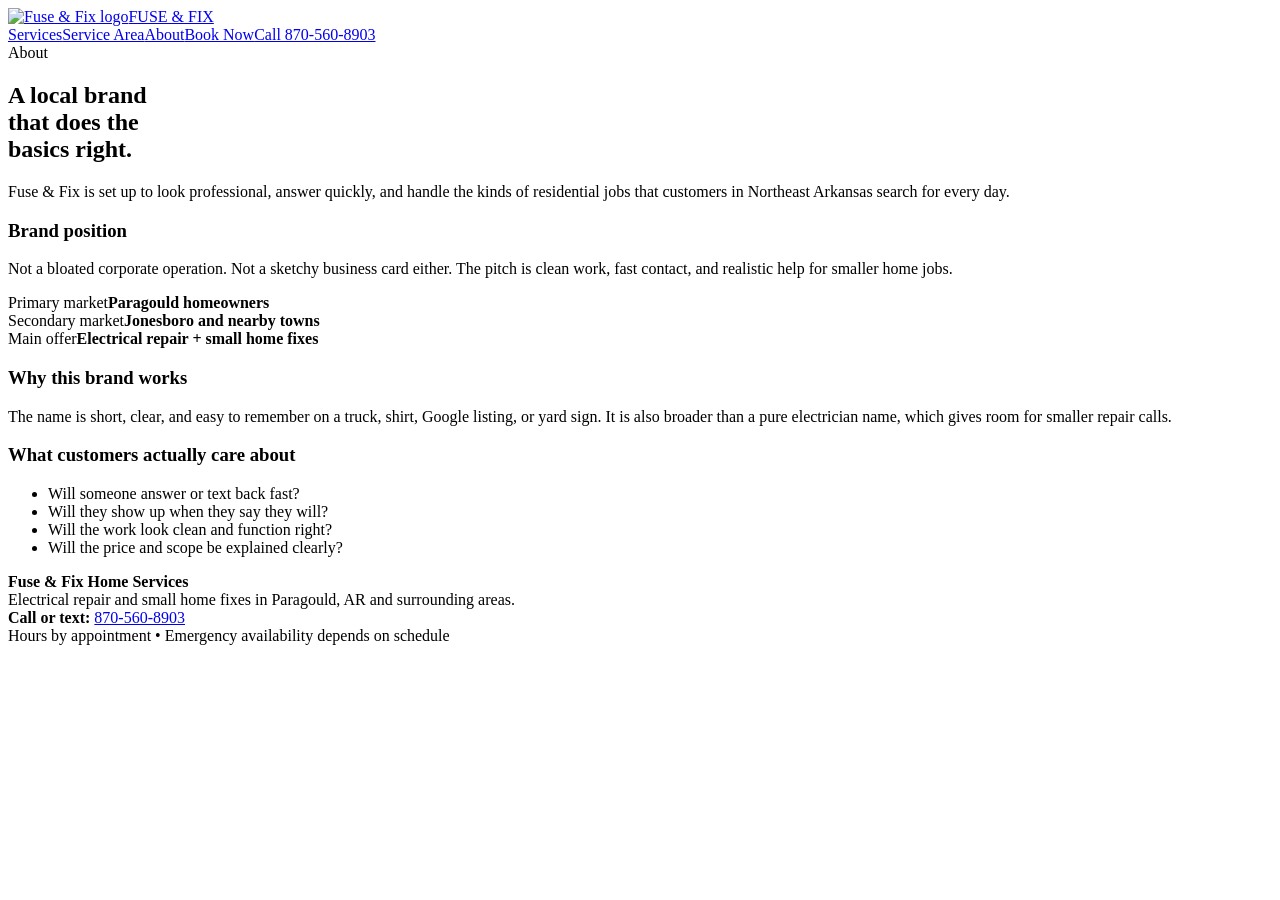
==== about.html @ 6c2201ac "Add unzipped website files" ====
<!doctype html><html lang="en"><head><meta charset="utf-8"><meta name="viewport" content="width=device-width, initial-scale=1"><title>About | Fuse & Fix Home Services</title><meta name="description" content="Local home service business based in Paragould, Arkansas serving nearby communities."><link rel="stylesheet" href="assets/styles.css"></head><body><header class="topbar"><div class="container nav"><a class="brand" href="index.html"><img src="assets/logo.svg" alt="Fuse & Fix logo"><span>FUSE &amp; FIX</span></a><nav class="navlinks"><a href="services.html">Services</a><a href="service-area.html">Service Area</a><a href="about.html">About</a><a href="booking.html">Book Now</a><a class="btn" href="tel:18705608903">Call 870-560-8903</a></nav></div></header><main><section class="hero"><div class="container grid-2"><div><span class="eyebrow">About</span><h1 style="max-width:12ch">A local brand that does the basics right.</h1><p class="lead">Fuse &amp; Fix is set up to look professional, answer quickly, and handle the kinds of residential jobs that customers in Northeast Arkansas search for every day.</p></div><div class="card"><h3>Brand position</h3><p>Not a bloated corporate operation. Not a sketchy business card either. The pitch is clean work, fast contact, and realistic help for smaller home jobs.</p><div class="table-like"><div><span>Primary market</span><strong>Paragould homeowners</strong></div><div><span>Secondary market</span><strong>Jonesboro and nearby towns</strong></div><div><span>Main offer</span><strong>Electrical repair + small home fixes</strong></div></div></div></div></section><section><div class="container grid-2"><div class="card"><h3>Why this brand works</h3><p>The name is short, clear, and easy to remember on a truck, shirt, Google listing, or yard sign. It is also broader than a pure electrician name, which gives room for smaller repair calls.</p></div><div class="card"><h3>What customers actually care about</h3><ul class="checklist"><li>Will someone answer or text back fast?</li><li>Will they show up when they say they will?</li><li>Will the work look clean and function right?</li><li>Will the price and scope be explained clearly?</li></ul></div></div></section></main><footer class="footer"><div class="container two-col"><div><strong>Fuse &amp; Fix Home Services</strong><br><span class="muted">Electrical repair and small home fixes in Paragould, AR and surrounding areas.</span></div><div><strong>Call or text:</strong> <a href="tel:18705608903">870-560-8903</a><br><span class="muted">Hours by appointment • Emergency availability depends on schedule</span></div></div></footer></body></html>
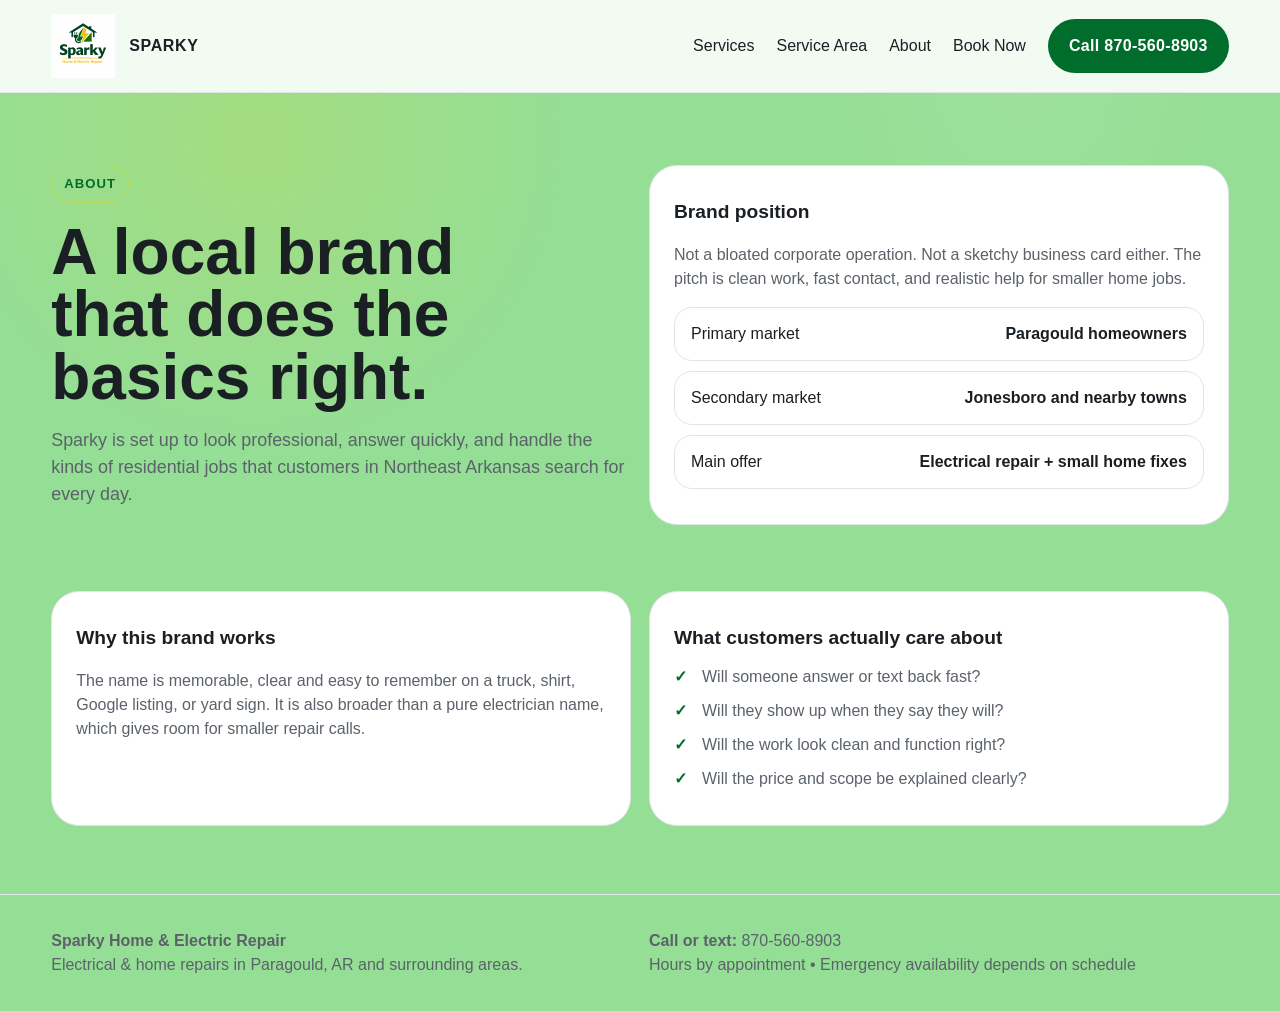
==== commit fd06c36f: "Add files via upload Updated to new name and style" ====
--- a/about.html
+++ b/about.html
@@ -1 +1,76 @@
-<!doctype html><html lang="en"><head><meta charset="utf-8"><meta name="viewport" content="width=device-width, initial-scale=1"><title>About | Fuse & Fix Home Services</title><meta name="description" content="Local home service business based in Paragould, Arkansas serving nearby communities."><link rel="stylesheet" href="assets/styles.css"></head><body><header class="topbar"><div class="container nav"><a class="brand" href="index.html"><img src="assets/logo.svg" alt="Fuse & Fix logo"><span>FUSE &amp; FIX</span></a><nav class="navlinks"><a href="services.html">Services</a><a href="service-area.html">Service Area</a><a href="about.html">About</a><a href="booking.html">Book Now</a><a class="btn" href="tel:18705608903">Call 870-560-8903</a></nav></div></header><main><section class="hero"><div class="container grid-2"><div><span class="eyebrow">About</span><h1 style="max-width:12ch">A local brand that does the basics right.</h1><p class="lead">Fuse &amp; Fix is set up to look professional, answer quickly, and handle the kinds of residential jobs that customers in Northeast Arkansas search for every day.</p></div><div class="card"><h3>Brand position</h3><p>Not a bloated corporate operation. Not a sketchy business card either. The pitch is clean work, fast contact, and realistic help for smaller home jobs.</p><div class="table-like"><div><span>Primary market</span><strong>Paragould homeowners</strong></div><div><span>Secondary market</span><strong>Jonesboro and nearby towns</strong></div><div><span>Main offer</span><strong>Electrical repair + small home fixes</strong></div></div></div></div></section><section><div class="container grid-2"><div class="card"><h3>Why this brand works</h3><p>The name is short, clear, and easy to remember on a truck, shirt, Google listing, or yard sign. It is also broader than a pure electrician name, which gives room for smaller repair calls.</p></div><div class="card"><h3>What customers actually care about</h3><ul class="checklist"><li>Will someone answer or text back fast?</li><li>Will they show up when they say they will?</li><li>Will the work look clean and function right?</li><li>Will the price and scope be explained clearly?</li></ul></div></div></section></main><footer class="footer"><div class="container two-col"><div><strong>Fuse &amp; Fix Home Services</strong><br><span class="muted">Electrical repair and small home fixes in Paragould, AR and surrounding areas.</span></div><div><strong>Call or text:</strong> <a href="tel:18705608903">870-560-8903</a><br><span class="muted">Hours by appointment • Emergency availability depends on schedule</span></div></div></footer></body></html>+<!DOCTYPE html>
+<html lang="en">
+<head>
+  <meta charset="utf-8">
+  <meta name="viewport" content="width=device-width, initial-scale=1">
+  <title>About | Sparky Home &amp; Electric Repair</title>
+  <meta name="description" content="Local home service business based in Paragould, Arkansas serving nearby communities.">
+  <link rel="stylesheet" href="assets/styles.css">
+</head>
+<body>
+  <header class="topbar">
+    <div class="container nav">
+      <a class="brand" href="index.html"><img src="assets/logo-sparky.png" alt="Sparky logo"><span>SPARKY</span></a>
+      <nav class="navlinks">
+        <a href="services.html">Services</a>
+        <a href="service-area.html">Service Area</a>
+        <a href="about.html">About</a>
+        <a href="booking.html">Book Now</a>
+        <a class="btn" href="tel:18705608903">Call 870-560-8903</a>
+      </nav>
+    </div>
+  </header>
+
+  <main>
+    <section class="hero">
+      <div class="container grid-2">
+        <div>
+          <span class="eyebrow">About</span>
+          <h1 style="max-width:12ch">A local brand that does the basics right.</h1>
+          <p class="lead">Sparky is set up to look professional, answer quickly, and handle the kinds of residential jobs that customers in Northeast Arkansas search for every day.</p>
+        </div>
+        <div class="card">
+          <h3>Brand position</h3>
+          <p>Not a bloated corporate operation. Not a sketchy business card either. The pitch is clean work, fast contact, and realistic help for smaller home jobs.</p>
+          <div class="table-like">
+            <div><span>Primary market</span><strong>Paragould homeowners</strong></div>
+            <div><span>Secondary market</span><strong>Jonesboro and nearby towns</strong></div>
+            <div><span>Main offer</span><strong>Electrical repair + small home fixes</strong></div>
+          </div>
+        </div>
+      </div>
+    </section>
+
+    <section>
+      <div class="container grid-2">
+        <div class="card">
+          <h3>Why this brand works</h3>
+          <p>The name is memorable, clear and easy to remember on a truck, shirt, Google listing, or yard sign. It is also broader than a pure electrician name, which gives room for smaller repair calls.</p>
+        </div>
+        <div class="card">
+          <h3>What customers actually care about</h3>
+          <ul class="checklist">
+            <li>Will someone answer or text back fast?</li>
+            <li>Will they show up when they say they will?</li>
+            <li>Will the work look clean and function right?</li>
+            <li>Will the price and scope be explained clearly?</li>
+          </ul>
+        </div>
+      </div>
+    </section>
+  </main>
+
+  <footer class="footer">
+    <div class="container two-col">
+      <div>
+        <strong>Sparky Home &amp; Electric Repair</strong><br>
+        <span class="muted">Electrical &amp; home repairs in Paragould, AR and surrounding areas.</span>
+      </div>
+      <div>
+        <strong>Call or text:</strong> <a href="tel:18705608903">870-560-8903</a><br>
+        <span class="muted">Hours by appointment • Emergency availability depends on schedule</span>
+      </div>
+    </div>
+  </footer>
+</body>
+</html>
--- a/assets/styles.css
+++ b/assets/styles.css
@@ -0,0 +1,94 @@
+/*
+ * Ensure the truck decal graphic in the hero section scales appropriately on
+ * small and medium screens. Without an explicit width/height, the large
+ * SVG can overflow its container and cause important text to be clipped.
+ */
+.hero-card img{
+  width:100%;
+  height:auto;
+  object-fit:contain;
+  display:block;
+}
+
+:root{
+  /* Light theme palette inspired by the business card.  The darker blues and blacks
+     used in the original site have been replaced with lighter neutrals.  The brand
+     colors now use green hues to evoke the Sparky logo. */
+  --bg:#95de95;           /* overall page background: neutral light green */
+  --card:#ffffff;         /* cards and containers: white */
+  --text:#1a1f24;         /* primary text: dark gray */
+  --muted:#5b626a;        /* secondary/muted text: medium gray */
+  --line:#e0e3e8;         /* separators and borders: light gray */
+  --brand:#006d2c;        /* brand primary color: dark green */
+  --brand-dark:#00501f;   /* brand dark shade: deeper green */
+  --ink:#ffffff;          /* button text color on brand backgrounds: white */
+  --success:#1f8f53;      /* success color: unchanged */
+  --max:1180px;
+}
+*{box-sizing:border-box}html{scroll-behavior:smooth}body{margin:0;font-family:Inter,Arial,Helvetica,sans-serif;background:var(--bg);color:var(--text);line-height:1.5}a{color:inherit;text-decoration:none}img{max-width:100%;display:block}.container{width:min(var(--max),92vw);margin:0 auto}.topbar{position:sticky;top:0;z-index:30;background:rgba(15,18,22,.88);backdrop-filter:blur(10px);border-bottom:1px solid var(--line)}.nav{display:flex;align-items:center;justify-content:space-between;padding:14px 0;gap:24px}.brand{display:flex;align-items:center;gap:14px;font-weight:900;letter-spacing:.04em}.brand img{width:48px;height:48px}.navlinks{display:flex;gap:22px;align-items:center;flex-wrap:wrap}.btn,.btn-secondary{display:inline-flex;align-items:center;justify-content:center;padding:14px 20px;border-radius:999px;font-weight:800;letter-spacing:.02em;border:1px solid transparent}.btn{background:var(--brand);color:var(--ink)}.btn:hover{background:#ffe14d}.btn-secondary{border-color:#4f5661;color:var(--text)}.btn-secondary:hover{border-color:#6d7580}.hero{padding:72px 0 36px;background:radial-gradient(circle at 20% 10%,rgba(255,212,0,.14),transparent 28%),radial-gradient(circle at 80% 0%,rgba(255,255,255,.08),transparent 18%)}.hero-grid{display:grid;grid-template-columns:1.15fr .85fr;gap:36px;align-items:center}.eyebrow{display:inline-block;padding:8px 12px;border:1px solid rgba(255,212,0,.35);border-radius:999px;color:var(--brand);font-weight:700;text-transform:uppercase;font-size:.82rem;letter-spacing:.08em}.hero h1{font-size:clamp(2.4rem,5vw,4.8rem);line-height:.98;margin:18px 0 18px;max-width:11ch}.lead{font-size:1.12rem;color:var(--muted);max-width:58ch}.actions{display:flex;gap:14px;flex-wrap:wrap;margin-top:28px}.hero-card,.card,.service-card,.cta-card,.stat{background:linear-gradient(180deg,rgba(255,255,255,.03),rgba(255,255,255,.01));border:1px solid var(--line);border-radius:28px}.hero-card{padding:22px}.hero-badges{display:grid;grid-template-columns:repeat(2,1fr);gap:14px;margin-top:16px}.stat{padding:20px}.stat h3{margin:6px 0 8px;font-size:1.05rem}.muted{color:var(--muted)}section{padding:30px 0 68px}.section-head{display:flex;justify-content:space-between;gap:18px;align-items:end;margin-bottom:24px}.section-head h2{font-size:clamp(1.7rem,3vw,2.7rem);margin:0}.grid-3{display:grid;grid-template-columns:repeat(3,1fr);gap:18px}.grid-2{display:grid;grid-template-columns:repeat(2,1fr);gap:18px}.service-card{padding:24px}.service-card h3,.card h3{margin:8px 0 10px;font-size:1.2rem}.service-card p,.card p{color:var(--muted)}.checklist{padding:0;margin:12px 0 0;list-style:none}.checklist li{padding-left:28px;position:relative;margin:10px 0;color:var(--muted)}.checklist li:before{content:'✓';position:absolute;left:0;top:0;color:var(--brand);font-weight:900}.card{padding:24px}.cta-card{padding:30px;display:grid;grid-template-columns:1fr auto;align-items:center;gap:18px;background:linear-gradient(135deg,rgba(255,212,0,.12),rgba(255,255,255,.03))}.review{font-size:1rem;color:var(--muted)}.form-wrap{display:grid;grid-template-columns:1fr .9fr;gap:20px}.form-card{padding:24px}.field{display:flex;flex-direction:column;gap:7px;margin:14px 0}.field label{font-weight:700}.field input,.field textarea,.field select{border:1px solid var(--line);background:#0e1115;color:var(--text);border-radius:16px;padding:14px 16px;font:inherit}.field textarea{min-height:140px;resize:vertical}.small{font-size:.95rem;color:var(--muted)}.footer{padding:34px 0;border-top:1px solid var(--line);color:var(--muted)}.two-col{display:grid;grid-template-columns:1fr 1fr;gap:18px}.pill-row{display:flex;flex-wrap:wrap;gap:10px;margin-top:16px}.pill{padding:10px 14px;border-radius:999px;background:#1a1f24;border:1px solid var(--line);color:var(--muted)}.table-like{display:grid;gap:10px}.table-like div{display:flex;justify-content:space-between;gap:12px;padding:14px 16px;border:1px solid var(--line);border-radius:18px;background:#12161b}.warning{font-size:.9rem;color:#ffe28b}@media (max-width: 920px){.hero-grid,.form-wrap,.grid-3,.grid-2,.two-col,.cta-card{grid-template-columns:1fr}.section-head{align-items:start;flex-direction:column}.nav{flex-wrap:wrap}.navlinks{width:100%;justify-content:flex-start}.hero h1{max-width:none}}
+
+/* Override logo sizes so the graphic is visible on larger screens */
+/* Logo sizing and fit for navigation bar.  Using object-fit: contain ensures the
+   entire logo fits within the allotted space without being cropped. */
+/*
+ * Logo sizing for the navigation bar.
+ * Increasing the default size makes the full house/plug icon visible even at
+ * small dimensions. On desktop screens the logo is shown at 72×72px; on
+ * narrow screens it scales down to 60×60px. Object fit is set to
+ * contain so that the entire graphic is visible without cropping.
+ */
+.brand img {
+  /* Fix the logo height and allow the width to scale automatically.  This
+     ensures the full Sparky logo (icon and tagline) remains legible in
+     the navigation bar without being cropped. */
+  height: 64px;
+  width: auto;
+  object-fit: contain;
+}
+@media (max-width: 600px) {
+  .brand img {
+    height: 48px;
+    width: auto;
+  }
+}
+
+/* ----------------------------------------------------------------------------
+   Light theme overrides
+
+   To convert the dark theme to a light appearance inspired by the business
+   card, we override specific components. These styles are appended at the
+   end of the stylesheet so they trump the earlier minified rules.
+   ------------------------------------------------------------------------- */
+/* Make the top navigation bar light and translucent */
+.topbar{
+  background:rgba(255,255,255,.88) !important;
+  border-bottom:1px solid var(--line) !important;
+}
+/* Set card and container backgrounds to solid white with subtle borders */
+.hero-card,
+.card,
+.service-card,
+.cta-card,
+.stat,
+.form-card,
+.table-like div{
+  /* Override full background for these elements so they are solid rather than
+     translucent gradients. Using the shorthand property ensures we replace
+     any existing gradient definitions. */
+  background:var(--card) !important;
+  border-color:var(--line) !important;
+}
+/* Lighten pill backgrounds and use brand color for text */
+.pill{
+  background:#e9f5ed !important;
+  border-color:var(--line) !important;
+  color:var(--brand) !important;
+}
+/* Inputs and selects: white backgrounds and dark text */
+.field input,
+.field textarea,
+.field select{
+  background:var(--card) !important;
+  color:var(--text) !important;
+  border-color:var(--line) !important;
+}
